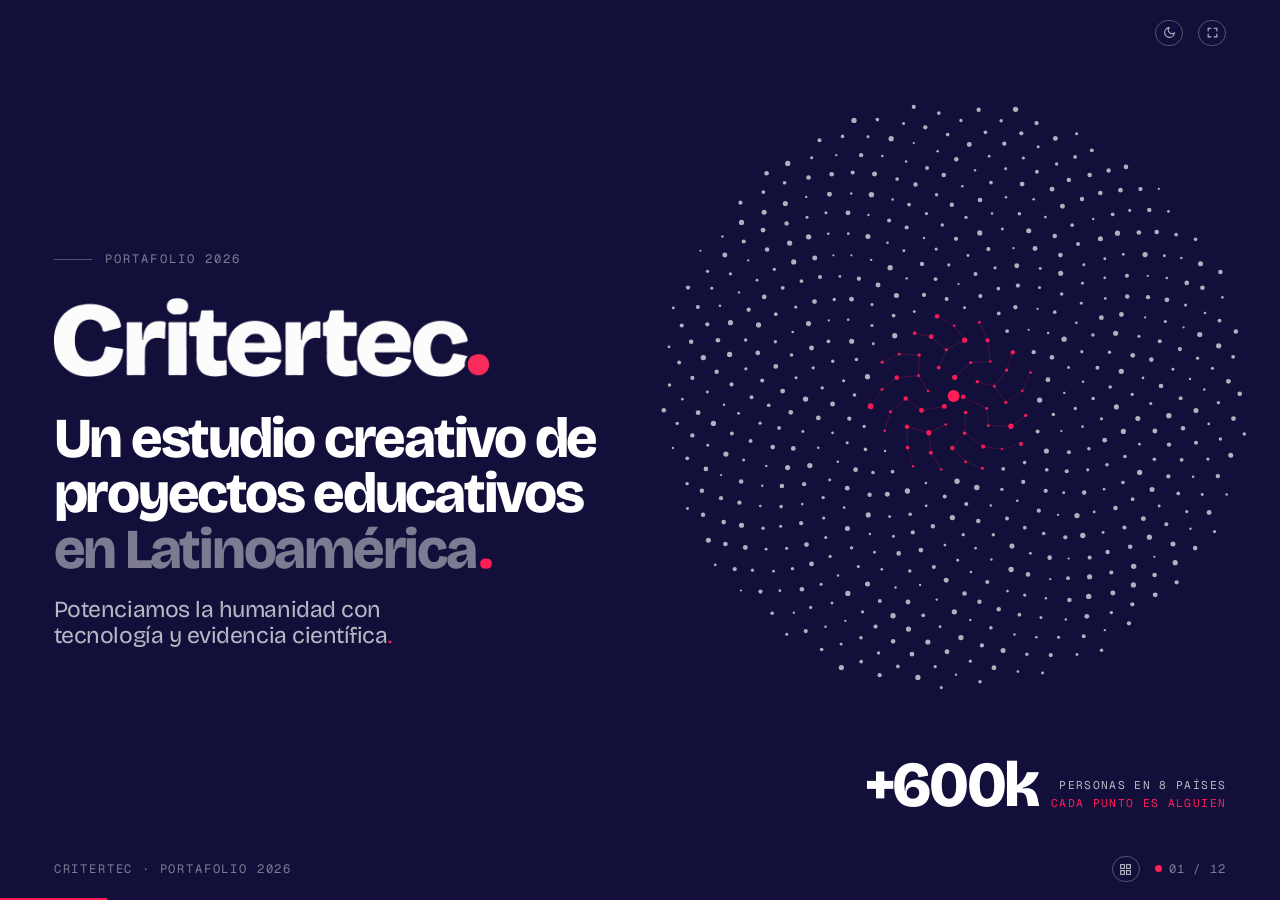
==== corto.html @ 435288a7 "Portafolio Critertec 2026 Co-Authored-By: Claude Opus 5.5 <noreply@anthropic.com>" ====
<!doctype html>
<html lang="es" data-theme="dark">
<meta charset="utf-8">
<meta name="viewport" content="width=device-width,initial-scale=1">
<title>Critertec · Portafolio 2026 · versión corta</title>
<meta name="description" content="Portafolio 2026 de Critertec Educación en doce láminas: quiénes somos, dónde trabajamos, alianzas oficiales, proyectos insignia y prensa.">

<!--
  Portafolio Critertec 2026 · versión corta.

  Doce láminas: la que se manda en frío a un cliente nuevo o se presenta en diez minutos.
  Sale del mismo contenido.js que la larga (index.html); lo único que cambia es el PLAN.

  Dos láminas existen solo aquí, porque la corta no tiene sitio para desplegarlas:
    · «insignia» — los seis proyectos marcados `insignia: true` en una sola rejilla.
    · «palmares» — premios de la compañía y reconocimientos del CEO juntos.
-->

<link rel="preconnect" href="https://fonts.googleapis.com">
<link rel="preconnect" href="https://fonts.gstatic.com" crossorigin>
<link href="https://fonts.googleapis.com/css2?family=Bricolage+Grotesque:opsz,wght@12..96,400;12..96,600;12..96,800&family=Geist+Mono:wght@400;500&family=Geist:wght@400;500;600&display=swap" rel="stylesheet">
<link rel="stylesheet" href="portafolio.css">

<div class="riel-sup">
  <img class="logo" id="logo" src="assets/logo/02-blanco-punto-coral.png" alt="Critertec">
  <span class="riel-txt" id="seccion">Portafolio</span>
  <span class="crece"></span>
  <button class="ico" id="tema" aria-label="Cambiar entre tema claro y oscuro">
    <svg width="13" height="13" viewBox="0 0 24 24" fill="none" stroke="currentColor" stroke-width="2"
         stroke-linecap="round"><path d="M21 12.8A9 9 0 1 1 11.2 3a7 7 0 0 0 9.8 9.8z"/></svg>
  </button>
  <button class="ico" id="pantalla" aria-label="Pantalla completa">
    <svg width="13" height="13" viewBox="0 0 24 24" fill="none" stroke="currentColor" stroke-width="2"
         stroke-linecap="round"><path d="M4 9V4h5M20 9V4h-5M4 15v5h5M20 15v5h-5"/></svg>
  </button>
</div>

<div id="deck"></div>

<button class="zona izq" id="atras" tabindex="-1" aria-hidden="true"></button>
<button class="zona der" id="adelante" tabindex="-1" aria-hidden="true"></button>

<div class="riel-inf">
  <span class="riel-txt">Critertec · Portafolio 2026</span>
  <span class="crece"></span>
  <button class="ico" id="indice" aria-label="Ver todas las láminas">
    <svg width="13" height="13" viewBox="0 0 24 24" fill="none" stroke="currentColor" stroke-width="2">
      <rect x="3" y="3" width="7" height="7"/><rect x="14" y="3" width="7" height="7"/>
      <rect x="3" y="14" width="7" height="7"/><rect x="14" y="14" width="7" height="7"/></svg>
  </button>
  <span class="contador" id="contador"><i></i><span>01</span></span>
</div>

<div class="avance" id="avance"></div>

<div id="general" role="dialog" aria-label="Todas las láminas" aria-modal="true">
  <h2>Todas las láminas</h2>
  <div class="rejilla" id="rejilla"></div>
</div>

<script type="module">
  // El orden vive en planes.js, no aquí: así verificar.mjs puede comprobarlo sin navegador.
  import { arranca } from './motor.js';
  import { CORTO } from './planes.js';
  arranca(CORTO);
</script>
---- portafolio.css ----
/* ============================================================
   Portafolio Critertec 2026 · hoja de estilo compartida
   La usan las dos versiones: index.html (larga) y corto.html
   (corta). Los tokens son los del Manifiesto de Marca; los
   componentes vienen del deck de la junta de septiembre de 2026,
   que es la base visual acordada.

   Orden del archivo:
     1. tokens, escenario y tipografía
     2. componentes heredados del deck de la junta
     3. componentes propios del portafolio (marcados abajo)
   ============================================================ */
:root{
  --ink:#12103A; --bone:#FBFAF7; --white:#fff;
  --coral:#FF1E56; --azul:#1E6BFF; --cian:#35D2C4; --amarillo:#FFD93D;
  color-scheme:dark;

  --fondo:var(--ink); --texto:var(--white);
  --texto-2:rgba(255,255,255,.70); --texto-3:rgba(255,255,255,.45);
  --borde:rgba(255,255,255,.16); --borde-2:rgba(255,255,255,.28);
  --dato:#5B8CFF; --off:rgba(255,255,255,.18);

  --display:'Bricolage Grotesque',system-ui,sans-serif;
  --sans:'Geist',system-ui,-apple-system,'Segoe UI',sans-serif;
  --mono:'Geist Mono',ui-monospace,'SF Mono',monospace;

  --marco:clamp(26px,4.2vw,72px);
  --ease:cubic-bezier(.16,1,.3,1);
}
:root[data-theme="light"]{
  color-scheme:light;
  --fondo:var(--bone); --texto:var(--ink);
  --texto-2:rgba(18,16,58,.64); --texto-3:rgba(18,16,58,.42);
  --borde:rgba(18,16,58,.14); --borde-2:rgba(18,16,58,.24);
  --dato:var(--azul); --off:rgba(18,16,58,.16);
}

*{box-sizing:border-box}
html,body{height:100%}
body{margin:0;background:var(--fondo);color:var(--texto);font-family:var(--sans);
  overflow:hidden;-webkit-font-smoothing:antialiased;line-height:1.5}
p{margin:0}

/* ---------- escenario ---------- */
#deck{position:fixed;inset:0;z-index:1}
/* Campo de puntos de fondo: detrás de todo, sin eventos; se funde al cambiar de lámina. */
#fondo-puntos{position:fixed;inset:0;width:100%;height:100%;z-index:0;pointer-events:none;
  transition:opacity .6s var(--ease)}
/* El latido común (lub-dub): el punto de cada titular y el del contador laten juntos. El ciclo
   es el doble del pulso de los lienzos (1,4 s), para acompañar sin distraer. */
@keyframes latido{0%,100%{transform:scale(1)}6%{transform:scale(1.55)}13%{transform:scale(1)}
  20%{transform:scale(1.3)}28%{transform:scale(1)}}
.titular .punto,.portada-tit .punto{display:inline-block;color:var(--coral);transform-origin:50% 78%;
  margin-left:.06em}
.slide.viva .titular .punto,.slide.viva .portada-tit .punto{animation:latido 2.8s var(--ease) infinite .8s}
@media (prefers-reduced-motion:reduce){.slide.viva .titular .punto,.contador i{animation:none}}
.slide{position:absolute;inset:0;overflow:hidden;
  padding:calc(var(--marco) + 38px) var(--marco) calc(var(--marco) + 32px);
  display:flex;flex-direction:column;justify-content:center;gap:clamp(13px,2.1vh,30px);
  opacity:0;visibility:hidden;pointer-events:none;
  transition:opacity .5s var(--ease),transform .6s var(--ease);transform:translateY(20px)}
.slide.viva{opacity:1;visibility:visible;pointer-events:auto;transform:none}
.slide.salio{transform:translateY(-16px)}
.slide.compacta{gap:clamp(7px,1vh,14px);padding-block:calc(var(--marco) + 13px) calc(var(--marco) + 19px)}
.slide.centro{justify-content:center;align-items:center;text-align:center}
/* La lámina del logo viejo va sobre fondo claro: el corte a oscuro es el cambio de marca. */
.slide.claro{background:var(--bone);color:var(--ink)}
.slide.claro .apagado{color:rgba(18,16,58,.38)}
.slide.claro .eyebrow{color:rgba(18,16,58,.5)}
.slide.claro .eyebrow::before{background:rgba(18,16,58,.22)}
/* En la lámina del logo viejo, el nuevo no debe asomar en el riel: arruina la revelación. */
:root[data-claro="1"] .logo{visibility:hidden}
:root[data-claro="1"] .riel-txt,:root[data-claro="1"] .contador{color:rgba(18,16,58,.45)}
:root[data-claro="1"] .ico{color:rgba(18,16,58,.6);border-color:rgba(18,16,58,.22)}
:root[data-claro="1"] .seg{border-color:rgba(18,16,58,.22)}
:root[data-claro="1"] .seg button{color:rgba(18,16,58,.64)}
:root[data-claro="1"] .seg button[aria-pressed="true"]{background:#12103A;color:#FBFAF7}

.pieza{opacity:0;transform:translateY(16px);
  transition:opacity .55s var(--ease),transform .65s var(--ease);
  transition-delay:calc(var(--d,0) * 85ms + 90ms)}
.slide.viva .pieza{opacity:1;transform:none}
/* Variante que solo anima opacidad: para piezas que ya usan transform para colocarse. */
.entra{opacity:0;transition:opacity .6s var(--ease);transition-delay:calc(var(--d,0) * 85ms + 110ms)}
.slide.viva .entra{opacity:1}
.slide .entra.oculto{opacity:0}


/* ---------- tipografía ---------- */
.eyebrow{font-family:var(--mono);font-size:clamp(.72rem,min(.95vw,1.5vh),1.15rem);letter-spacing:.17em;
  text-transform:uppercase;color:var(--texto-3);display:flex;align-items:center;gap:13px}
.eyebrow::before{content:'';width:clamp(20px,3vw,44px);height:1px;background:var(--borde-2);flex:none}
.slide.centro .eyebrow{justify-content:center}
.titular{font-family:var(--display);font-weight:800;line-height:.95;letter-spacing:-.034em;
  font-size:clamp(2rem,min(6vw,8.2vh),5.4rem);max-width:17ch;text-wrap:balance}
.titular.xl{font-size:clamp(2.3rem,min(7.6vw,10vh),7rem);max-width:14ch}
.slide.centro .titular{max-width:20ch}
.slide.compacta .titular{font-size:clamp(1.4rem,min(3.2vw,4.4vh),2.4rem);max-width:26ch}
.slide.compacta .barras{gap:clamp(5px,.9vh,12px)}
.slide.compacta .barra .fila{margin-bottom:4px}
.slide.compacta .comp > div{padding:clamp(4px,.78vh,10px) clamp(9px,1.1vw,17px)}
.slide.compacta .datos > div{padding:clamp(9px,1.35vh,18px) clamp(12px,1.3vw,22px)}
.apagado{color:var(--texto-3)}
.bajada{font-size:clamp(1rem,min(1.4vw,2.2vh),1.7rem);color:var(--texto-2);max-width:60ch;line-height:1.46}
.slide.centro .bajada{max-width:54ch}
.pie-dato{font-family:var(--mono);font-size:clamp(.72rem,min(.95vw,1.5vh),1.15rem);letter-spacing:.08em;
  color:var(--texto-3);text-transform:uppercase}
.cita{font-size:clamp(1rem,min(1.4vw,2.2vh),1.7rem);border-left:2px solid var(--coral);
  padding-left:clamp(13px,1.3vw,21px);max-width:54ch;font-style:italic}

/* ---------- logo imponente ---------- */
.logo-hero{display:block;margin:0 auto;max-width:min(62vw,820px);max-height:44vh;width:auto;height:auto}
.logo-hero.viejo{max-width:min(26vw,300px);max-height:40vh}
.tachado{position:relative;display:inline-block}


/* ---------- cambios numerados ---------- */
.cambios{display:grid;grid-auto-flow:column;grid-auto-columns:1fr;gap:1px;background:var(--borde);
  border:1px solid var(--borde)}
.cambios > div{background:var(--fondo);padding:clamp(15px,2.2vh,28px) clamp(14px,1.5vw,26px);
  display:flex;flex-direction:column;gap:9px}
.cambios .nn{font-family:var(--mono);font-size:clamp(.72rem,min(.95vw,1.5vh),1.15rem);letter-spacing:.14em;
  color:var(--coral)}
.cambios h3{font-family:var(--display);font-weight:800;letter-spacing:-.024em;margin:0;
  font-size:clamp(1rem,1.75vw,1.5rem);line-height:1.08}
.cambios p{font-size:clamp(.88rem,min(1.15vw,1.85vh),1.35rem);color:var(--texto-2)}


/* ---------- los tres diferenciales · columnas con foto ---------- */
.principios{display:grid;grid-template-columns:repeat(3,1fr);gap:1px;background:var(--borde);
  border:1px solid var(--borde);flex:1;min-height:0}
.principio{background:var(--fondo);display:flex;flex-direction:column;min-height:0;overflow:hidden}
.principio .foto{position:relative;flex:none;aspect-ratio:16/9;overflow:hidden}
.principio .foto img{width:100%;height:100%;object-fit:cover;display:block;
  filter:grayscale(.28) contrast(1.05) brightness(.95);
  transition:transform 1.4s var(--ease),filter .6s ease}
.principio:hover .foto img{transform:scale(1.05);filter:grayscale(0) brightness(1)}
.principio .foto::after{content:'';position:absolute;inset:0;pointer-events:none;
  background:linear-gradient(to top,var(--fondo) 1%,rgba(18,16,58,.3) 26%,transparent 60%)}
.principio .txt{padding:clamp(14px,2.2vh,28px) clamp(15px,1.7vw,30px) clamp(16px,2.4vh,30px);
  display:flex;flex-direction:column;align-items:center;justify-content:center;text-align:center;
  flex:1;min-height:0;gap:clamp(8px,1.2vh,15px)}
.principio .nn{font-family:var(--mono);font-size:clamp(.72rem,min(.95vw,1.5vh),1.15rem);letter-spacing:.18em;
  text-transform:uppercase;color:var(--c);display:flex;align-items:center;gap:8px}
.principio .nn::before{content:'';width:7px;height:7px;border-radius:50%;background:var(--c);flex:none}
.principio h3{font-family:var(--display);font-weight:800;letter-spacing:-.03em;margin:0;line-height:1.02;
  font-size:clamp(1.2rem,min(2.6vw,4.2vh),2.3rem)}
.principio p{font-size:clamp(.88rem,min(1.15vw,1.85vh),1.35rem);color:var(--texto-2);line-height:1.44;max-width:30ch}
.principio .marca-dato{font-family:var(--mono);font-size:clamp(.72rem,min(.95vw,1.5vh),1.15rem);letter-spacing:.12em;
  text-transform:uppercase;color:var(--c);padding-top:clamp(7px,1vh,12px);
  border-top:1px solid var(--borde);margin-top:clamp(3px,.5vh,7px)}

/* ---------- muro de aliados ---------- */
/* Tablero blanco en los dos temas: los logos van tal cual, a color. Ocho columnas y las filas
   que haga falta, repartidas en el alto disponible. */
.aliados{flex:1;min-height:0;background:#fff;border-radius:6px;display:grid;
  grid-template-columns:repeat(8,minmax(0,1fr));grid-auto-rows:minmax(0,1fr);
  gap:clamp(4px,.8vh,10px) clamp(12px,1.6vw,28px);padding:clamp(16px,2.6vh,34px) clamp(18px,2.2vw,40px)}
.aliados div{display:grid;place-items:center;min-height:0;min-width:0}
.aliados img{max-width:100%;max-height:min(100%,clamp(26px,5.4vh,60px));width:auto;height:auto;display:block}
@media (max-width:860px){.aliados{grid-template-columns:repeat(3,minmax(0,1fr));grid-auto-rows:64px}}


/* ---------- lista genérica ---------- */
.lista{display:grid;border-top:1px solid var(--borde)}
.lista .it{display:grid;grid-template-columns:minmax(120px,.8fr) 3fr auto;gap:clamp(12px,2.2vw,38px);
  align-items:baseline;padding:clamp(5px,1vh,12px) 0;border-bottom:1px solid var(--borde)}
.lista .n{font-family:var(--display);font-weight:800;letter-spacing:-.026em;font-size:clamp(1.15rem,min(2vw,3.2vh),2.2rem)}
.lista .cl{font-size:clamp(.88rem,min(1.15vw,1.85vh),1.35rem);color:var(--texto-2)}
.lista .e{font-family:var(--mono);font-size:clamp(.72rem,min(.95vw,1.5vh),1.15rem);letter-spacing:.12em;
  text-transform:uppercase;color:var(--texto-3);white-space:nowrap}
.lista .it.tenue .n{color:var(--texto-3)}
.lista .it.tenue .e{color:var(--dato)}

/* ---------- proyectos ---------- */
.proyectos{display:grid;border-top:1px solid var(--borde)}
.proy{display:grid;grid-template-columns:minmax(130px,1fr) auto minmax(90px,auto) 2.6fr;
  gap:clamp(11px,1.6vw,26px);align-items:baseline;padding:clamp(5px,.95vh,11px) 0;
  border-bottom:1px solid var(--borde)}
.proy .p{font-family:var(--display);font-weight:600;font-size:clamp(1rem,min(1.4vw,2.2vh),1.7rem)}
.proy .v{font-variant-numeric:tabular-nums;font-weight:600;text-align:right;white-space:nowrap;
  font-size:clamp(.88rem,min(1.15vw,1.85vh),1.35rem)}
.proy .d{font-size:clamp(.88rem,min(1.15vw,1.85vh),1.35rem);color:var(--texto-2)}
.chip{font-family:var(--mono);font-size:clamp(.72rem,min(.95vw,1.5vh),1.15rem);letter-spacing:.11em;text-transform:uppercase;
  padding:2px 8px;border:1px solid var(--c);color:var(--c);white-space:nowrap;border-radius:999px}

/* ---------- carrusel ---------- */
/* La fila va declarada `minmax(0,1fr)` y no `auto`. Con `auto` el alto de la fila lo fija el
   contenido, así que ajustarMosaico() medía la caja ya crecida por las teselas del render
   anterior, creía tener más alto del que hay y elegía una fila de más: el mosaico se salía
   por abajo y `overflow:hidden` la cortaba a media foto. */
.carrusel{display:grid;grid-template-columns:1fr clamp(160px,20vw,280px);
  grid-template-rows:minmax(0,1fr);gap:clamp(14px,1.8vw,28px);
  flex:1;min-height:0}
/* Mosaico de campo: filas justificadas que respetan la proporción de cada foto.
   Las fotos van de 0,55 a 1,79, así que una cuadrícula de celdas iguales recortaba las
   verticales casi por completo. Aquí cada una crece en proporción a su propio ancho y la
   fila entera se ajusta; --fila la calcula ajustarMosaico() según lo que quepa. */
.mosaico{position:relative;display:flex;flex-wrap:wrap;align-content:center;gap:3px;
  min-height:0;overflow:hidden}
.mosaico > i{display:block;overflow:hidden;
  /* ajustarMosaico() fija alto y base de cada foto; esto es solo el estado inicial. */
  height:150px;flex:0 0 calc(var(--ar,1.5) * 150px);
  opacity:0;transition:opacity .5s var(--ease);transition-delay:calc(var(--d,0) * 55ms + 120ms)}
.slide.viva .mosaico > i{opacity:1}
.mosaico img{width:100%;height:100%;object-fit:cover;display:block}
/* Relleno invisible que absorbe el sobrante de la última fila. Sin él, los pocos elementos
   que quedan al final se estiran para llenar el ancho y se recortan de más. */
.mosaico::after{content:'';flex:1e6 0 0;height:0;min-width:0}
.mosaico .pie{position:absolute;left:0;right:0;bottom:0;z-index:2;
  padding:clamp(28px,4vh,52px) clamp(14px,1.4vw,22px) clamp(11px,1.4vh,18px);
  background:linear-gradient(transparent,rgba(18,16,58,.94));color:#fff;
  font-family:var(--mono);font-size:clamp(.72rem,min(.95vw,1.5vh),1.15rem);letter-spacing:.1em;text-transform:uppercase}
.selector{display:flex;flex-direction:column;gap:2px;overflow-y:auto;min-height:0}
.selector button{background:none;border:0;border-left:2px solid transparent;color:var(--texto-3);
  font:inherit;font-size:clamp(.9rem,min(1.2vw,1.9vh),1.4rem);text-align:left;padding:clamp(5px,.9vh,9px) 11px;cursor:pointer;
  display:flex;justify-content:space-between;gap:9px;align-items:baseline}
.selector button:hover{color:var(--texto)}
.selector button[aria-pressed="true"]{color:var(--texto);border-left-color:var(--coral);
  background:color-mix(in srgb,var(--texto) 5%,transparent)}
.selector .cn{font-family:var(--mono);font-size:.68em;letter-spacing:.08em;color:var(--texto-3)}


/* ---------- las tres verticales · pantalla partida en diagonal ---------- */
.slide.diagonal{padding:0;gap:0}
.diag{position:absolute;inset:0;background:var(--ink)}
.diag-panel{position:absolute;inset:0;overflow:hidden}
/* La cuña cerrada solo enseña una franja de la pantalla, así que el motivo de la foto —que
   está centrado— caería fuera de ella. --desliz corre la foto para que el motivo aterrice
   dentro de su franja; al expandirse el panel ocupa todo y la foto vuelve a su sitio. */
.diag-panel img{position:absolute;inset:0;width:100%;height:100%;object-fit:cover;
  object-position:center 18%;transform:translateX(var(--desliz,0));transition:transform .85s var(--ease);
  filter:grayscale(.34) brightness(.8) contrast(1.04)}
.slide .diag-panel.abierto img{transform:none}
.diag-panel .tinte{position:absolute;inset:0;background:var(--c);opacity:.3;mix-blend-mode:multiply}
.diag-panel .oscuro{position:absolute;inset:0;
  background:linear-gradient(to top,rgba(18,16,58,.94) 8%,rgba(18,16,58,.55) 52%,rgba(18,16,58,.3) 100%)}
.diag-panel{cursor:pointer}
.diag-cont{position:absolute;top:50%;transform:translateY(-50%);display:flex;flex-direction:column;
  align-items:center;text-align:center;gap:clamp(8px,1.3vh,17px);z-index:3;pointer-events:none;
  transition:opacity .45s ease}
.diag-regla{height:3px;width:clamp(58px,7vw,110px);border-radius:2px}
.diag-cod{font-family:var(--mono);font-size:clamp(.72rem,min(.95vw,1.5vh),1.15rem);letter-spacing:.2em;
  text-transform:uppercase;color:rgba(255,255,255,.72)}
.marca-v{font-family:var(--display);line-height:.92;letter-spacing:-.038em;color:#fff;
  font-size:clamp(1.6rem,min(3.5vw,5.6vh),3.4rem)}
.marca-v b{font-weight:800}
.marca-v i{font-style:italic;font-weight:600;color:rgba(255,255,255,.72)}
.marca-v .punto{color:var(--c);font-weight:800}
.diag-cont p{font-size:clamp(.88rem,min(1.15vw,1.85vh),1.35rem);color:rgba(255,255,255,.8);line-height:1.42}

/* Estado expandido: la cuña ocupa la pantalla y aparece el detalle a dos columnas. */
.diag-panel{transition:clip-path .85s var(--ease),opacity .5s ease}
.slide .diag-panel.abierto{clip-path:polygon(0 0,100% 0,100% 100%,0 100%)!important;cursor:default}
.slide .diag-panel.cerrado{opacity:0;pointer-events:none}
.diag-cont.oculto{opacity:0}
.diag-detalle{position:absolute;inset:0;z-index:6;display:grid;
  grid-template-columns:.9fr 1.1fr;align-items:center;gap:clamp(28px,5vw,88px);
  padding:calc(var(--marco) + 34px) var(--marco) calc(var(--marco) + 30px);
  opacity:0;pointer-events:none;transition:opacity .5s ease .28s;cursor:pointer}
.diag-detalle.on{opacity:1;pointer-events:auto}
.diag-detalle .izq{display:flex;flex-direction:column;gap:clamp(13px,2.1vh,26px)}
.diag-detalle .diag-cod{font-size:clamp(.8rem,min(1.1vw,1.75vh),1.3rem);letter-spacing:.2em}
.diag-detalle .diag-regla{height:5px;width:clamp(90px,11vw,180px)}
.diag-detalle .marca-v{font-size:clamp(2.5rem,min(6.2vw,9.6vh),6rem)}
.diag-detalle .der{display:flex;flex-direction:column;gap:clamp(12px,1.9vh,24px)}
.diag-detalle .der p{font-size:clamp(1.05rem,min(1.85vw,3vh),1.8rem);color:#fff;line-height:1.38;max-width:34ch}
.diag-detalle ul{margin:0;padding:0;list-style:none;display:grid;gap:clamp(6px,.95vh,12px)}
.diag-detalle li{font-size:clamp(.95rem,min(1.35vw,2.2vh),1.35rem);color:rgba(255,255,255,.84);
  padding-left:clamp(22px,1.8vw,32px);position:relative}
.diag-detalle li::before{content:'';position:absolute;left:0;top:.5em;
  width:clamp(9px,.8vw,13px);height:clamp(9px,.8vw,13px);border-radius:50%;background:var(--c)}
.diag-cerrar{font-family:var(--mono);font-size:clamp(.72rem,min(.95vw,1.5vh),1.15rem);letter-spacing:.18em;
  text-transform:uppercase;color:rgba(255,255,255,.55)}

/* ---------- portada: el punto hecho de puntos ----------
   El lienzo ocupa la lámina entera; el texto va encima, a la izquierda, y la cifra abajo a la
   derecha, bajo el gran punto. */
.slide.portada{padding:0;gap:0;justify-content:center}
.puntos{position:absolute;inset:0;width:100%;height:100%;display:block}
.portada-cont{position:relative;padding:0 var(--marco);max-width:min(58%,980px);
  display:flex;flex-direction:column;gap:clamp(12px,2.2vh,28px)}
.portada-logo{width:clamp(220px,34vw,620px);height:auto;display:block;
  margin:clamp(4px,1vh,12px) 0 clamp(6px,1.6vh,20px)}
.portada-tit{margin:0;font-family:var(--display);font-weight:800;letter-spacing:-.04em;
  line-height:.98;font-size:clamp(1.9rem,min(4.4vw,7vh),5rem);text-wrap:balance}
.portada-tit .apagado{color:var(--texto-3)}
/* Sin negrilla: a este tamaño el peso alto la vuelve un bloque y deja de leerse como frase. */
.portada-frase{font-family:var(--display);font-weight:400;letter-spacing:-.02em;line-height:1.15;
  font-size:clamp(1.05rem,min(1.8vw,2.9vh),2rem);max-width:32ch;color:var(--texto-2);text-wrap:balance}
.portada-frase .punto{color:var(--coral)}
.portada-cifra{position:absolute;right:var(--marco);bottom:calc(var(--marco) + 34px);
  display:flex;align-items:flex-end;gap:14px;text-align:right}
.portada-cifra b{font-family:var(--display);font-weight:800;letter-spacing:-.045em;line-height:.85;
  font-size:clamp(2.2rem,min(5vw,8vh),5.6rem)}
.portada-cifra span{font-family:var(--mono);font-size:clamp(.68rem,min(.88vw,1.4vh),1rem);
  letter-spacing:.12em;text-transform:uppercase;color:var(--texto-2);line-height:1.6}
.portada-cifra i{font-style:normal;color:var(--coral)}
/* En la portada el logo grande hace de firma: el del riel y su rótulo sobran. */
body[data-portada] #logo,body[data-portada] #seccion{opacity:0}
@media (max-width:860px){.portada-cont{max-width:none}.portada-cifra{left:var(--marco);text-align:left}}


/* ---------- proyectos agrupados por vertical ---------- */
.slide.proyv{gap:clamp(8px,1.5vh,22px)}
/* El titular en dos líneas, no tres: la tercera se la quita a las tarjetas. */
.slide.proyv .titular{max-width:40ch}
.grilla-v{flex:1;min-height:0;display:grid;grid-template-rows:minmax(0,1fr);grid-template-columns:repeat(3,1fr);
  gap:clamp(10px,1.3vw,28px)}
.gv{display:flex;flex-direction:column;gap:clamp(5px,.9vh,13px);min-height:0}
.gv-cab{display:flex;flex-direction:column;gap:2px;
  border-top:2px solid var(--c);padding-top:clamp(5px,.9vh,12px)}
.gv-tot{font-family:var(--mono);font-size:clamp(.72rem,min(.95vw,1.5vh),1.15rem);
  letter-spacing:.1em;color:var(--texto-3)}
/* Cada tarjeta se reparte el alto de su columna: la vertical con un solo proyecto
   se lo lleva entero, que es justo lo que pasa con la facturación. */
.gv-lista{flex:1;min-height:0;display:flex;flex-direction:column;gap:clamp(4px,.75vh,11px)}
/* Nombre y valor en la misma línea, y el contenido anclado arriba: así la primera línea de
   cada tarjeta cae a la misma altura en las tres columnas, aunque las cajas midan distinto
   porque cada vertical tiene otro número de proyectos. */
.pcard{flex:1;min-height:0;font-family:inherit;color:inherit;text-align:left;cursor:pointer;
  background:color-mix(in srgb,var(--c) 9%,transparent);
  border:1px solid color-mix(in srgb,var(--c) 28%,transparent);
  border-left:3px solid var(--c);
  display:grid;grid-template-columns:minmax(0,1fr) auto;
  align-content:start;align-items:baseline;
  column-gap:clamp(10px,1.1vw,22px);row-gap:clamp(1px,.3vh,5px);
  padding:clamp(8px,1.3vh,17px) clamp(10px,1.1vw,21px);
  transition:background .35s var(--ease),transform .35s var(--ease)}
.pcard .pn{grid-column:1}
.pcard .pv{grid-column:2;text-align:right;white-space:nowrap}
.pcard .pl{grid-column:1/-1}
.pcard:hover{background:color-mix(in srgb,var(--c) 19%,transparent);transform:translateX(4px)}
.pcard .pn{font-family:var(--display);font-weight:600;letter-spacing:-.02em;line-height:1.1;
  font-size:clamp(.95rem,min(1.35vw,2.2vh),1.65rem)}
.pcard .pv{font-family:var(--display);font-weight:800;color:var(--c);
  font-variant-numeric:tabular-nums;letter-spacing:-.03em;
  font-size:clamp(1rem,min(1.6vw,2.6vh),2rem)}
.pcard .pl{font-family:var(--mono);font-size:clamp(.72rem,min(.95vw,1.5vh),1.15rem);
  letter-spacing:.08em;color:var(--texto-3)}

/* El mosaico de campo se lleva la pantalla al tocar un proyecto. */
.pmosaico{position:absolute;inset:0;z-index:7;background:var(--fondo);
  opacity:0;visibility:hidden;pointer-events:none;transform:scale(1.015);
  transition:opacity .5s var(--ease),transform .6s var(--ease),visibility .5s}
.pmosaico.on{opacity:1;visibility:visible;pointer-events:auto;transform:none}
.pm-fondo{position:absolute;inset:0;display:grid;
  grid-template-columns:repeat(var(--cols,3),1fr);grid-auto-rows:1fr;gap:2px;background:var(--ink)}
.pm-fondo i{display:block;overflow:hidden}
.pm-fondo img{width:100%;height:100%;object-fit:cover;display:block;
  filter:grayscale(.28) brightness(.86) contrast(1.05)}
.pm-velo{position:absolute;inset:0;background:
  linear-gradient(to right,rgba(18,16,58,.96) 0%,rgba(18,16,58,.82) 36%,rgba(18,16,58,.3) 100%),
  linear-gradient(to top,rgba(18,16,58,.72) 0%,rgba(18,16,58,.2) 62%)}
.pm-txt{position:relative;height:100%;display:flex;flex-direction:column;justify-content:center;
  gap:clamp(6px,1.1vh,17px);max-width:48ch;
  padding:calc(var(--marco) + 38px) var(--marco) calc(var(--marco) + 26px)}
.pm-txt h3{font-family:var(--display);font-weight:800;letter-spacing:-.035em;line-height:.96;
  margin:0;font-size:clamp(1.7rem,min(4.6vw,7vh),4.2rem);color:#fff}
.pm-v{font-family:var(--display);font-weight:800;color:var(--c);letter-spacing:-.035em;
  font-variant-numeric:tabular-nums;font-size:clamp(1.3rem,min(3vw,4.8vh),2.9rem)}
.pm-txt p{font-size:clamp(1rem,min(1.4vw,2.2vh),1.7rem);color:rgba(255,255,255,.78);line-height:1.45}
.pmosaico .chip{align-self:flex-start}


/* ---------- pósters de producto · pantalla partida en tres ---------- */
.slide.posters{padding:0;gap:0;justify-content:stretch}
.posters-grid{display:grid;grid-template-columns:repeat(3,1fr);grid-template-rows:1fr;gap:1px;
  background:var(--borde);position:absolute;inset:0}
.poster{position:relative;overflow:hidden;min-height:0;display:flex;flex-direction:column;justify-content:flex-end;
  padding:clamp(12px,1.9vh,26px) clamp(13px,1.35vw,24px) clamp(44px,6.2vh,62px)}
.poster img{position:absolute;inset:0;width:100%;height:100%;object-fit:cover;
  filter:grayscale(.42) contrast(1.06) brightness(.82);transform:scale(1.05);
  transition:transform 1.4s var(--ease),filter .6s ease}
.poster:hover img{transform:scale(1);filter:grayscale(0) brightness(.95)}
.poster .velo{position:absolute;inset:0;background:linear-gradient(to top,
  rgba(18,16,58,.97) 6%,rgba(18,16,58,.86) 34%,rgba(18,16,58,.58) 66%,rgba(18,16,58,.4) 100%)}
.poster .cont{position:relative;display:flex;flex-direction:column;gap:clamp(4px,.68vh,9px)}
.poster .cat{font-family:var(--mono);font-size:clamp(.72rem,min(.95vw,1.5vh),1.15rem);letter-spacing:.2em;
  text-transform:uppercase;color:var(--c);display:flex;align-items:center;gap:8px}
.poster .cat::before{content:'';width:7px;height:7px;border-radius:50%;background:var(--c);flex:none}
.poster h3{font-family:var(--display);font-weight:800;letter-spacing:-.04em;line-height:.9;margin:0;
  font-size:clamp(1.4rem,min(3.1vw,4.9vh),3.5rem);color:#fff;text-transform:uppercase;
  overflow-wrap:anywhere}
.poster .claim{font-family:var(--display);font-weight:600;color:var(--c);
  font-size:clamp(1rem,min(1.65vw,2.65vh),1.95rem);letter-spacing:-.015em}
.poster .meta{font-size:clamp(.88rem,min(1.15vw,1.85vh),1.35rem);color:rgba(255,255,255,.72);line-height:1.38}
.poster .ficha{display:flex;gap:clamp(10px,1.2vw,20px);flex-wrap:wrap;padding-top:clamp(5px,.75vh,9px);
  border-top:1px solid rgba(255,255,255,.2);margin-top:clamp(2px,.35vh,5px)}
.poster .ficha div{display:flex;flex-direction:column;gap:2px}
.poster .ficha .k{font-family:var(--mono);font-size:clamp(.72rem,min(.95vw,1.5vh),1.15rem);letter-spacing:.14em;
  text-transform:uppercase;color:rgba(255,255,255,.5)}
.poster .ficha .v{font-family:var(--display);font-weight:700;color:#fff;font-variant-numeric:tabular-nums;
  font-size:clamp(1rem,min(1.4vw,2.2vh),1.7rem)}
.posters-eyebrow{position:absolute;top:calc(var(--marco) + 18px);left:var(--marco);z-index:5}
.posters-eyebrow .eyebrow{color:rgba(255,255,255,.62)}
.posters-eyebrow .eyebrow::before{background:rgba(255,255,255,.3)}


/* ---------- rieles ---------- */
.riel-sup,.riel-inf{position:fixed;left:var(--marco);right:var(--marco);display:flex;
  align-items:center;gap:15px;z-index:20;pointer-events:none}
.riel-sup{top:clamp(15px,2.2vh,28px)} .riel-inf{bottom:clamp(13px,2vh,24px)}
/* En ventanas bajas —un portátil sin pantalla completa— el marco se come el alto que
   necesitan las láminas densas. Se aprieta todo para que el contenido siga cabiendo. */
@media (max-height:780px){
  :root{--marco:clamp(18px,3vw,38px)}
  .slide{padding-block:calc(var(--marco) + 26px) calc(var(--marco) + 22px);
    gap:clamp(8px,1.5vh,18px)}
  .slide.compacta{padding-block:calc(var(--marco) + 24px) calc(var(--marco) + 19px)}
  .riel-sup{top:10px} .riel-inf{bottom:9px}
}
.riel-sup > *,.riel-inf > *{pointer-events:auto}
.logo{height:clamp(12px,1.4vw,17px);width:auto;display:block}
.riel-txt{font-family:var(--mono);font-size:clamp(.72rem,min(.95vw,1.5vh),1.15rem);letter-spacing:.15em;
  text-transform:uppercase;color:var(--texto-3)}
.crece{flex:1}
.seg{display:inline-flex;border:1px solid var(--borde-2);border-radius:999px;overflow:hidden}
.seg button{background:none;border:0;font-family:var(--mono);font-size:clamp(.72rem,min(.95vw,1.5vh),1.15rem);
  letter-spacing:.11em;text-transform:uppercase;padding:5px 11px;color:var(--texto-2);cursor:pointer}
.seg button[aria-pressed="true"]{background:var(--texto);color:var(--fondo);font-weight:500}
.ico{background:none;border:1px solid var(--borde-2);border-radius:999px;width:28px;height:26px;
  cursor:pointer;color:var(--texto-2);display:grid;place-items:center;padding:0}
.ico:hover{color:var(--texto);border-color:var(--texto-3)}
.contador{font-family:var(--mono);font-size:clamp(.72rem,min(.95vw,1.5vh),1.15rem);letter-spacing:.1em;color:var(--texto-3);
  display:flex;align-items:center;gap:7px}
.contador i{width:7px;height:7px;border-radius:50%;background:var(--coral);display:block;animation:latido 2.8s var(--ease) infinite}
.avance{position:fixed;left:0;right:0;bottom:0;height:2px;background:var(--coral);width:0;
  transition:width .5s var(--ease);z-index:30}
.zona{position:fixed;top:0;bottom:0;width:13%;z-index:10;cursor:pointer;border:0;background:none}
.zona.izq{left:0} .zona.der{right:0}

/* ---------- vista general ---------- */
#general{position:fixed;inset:0;background:color-mix(in srgb,var(--fondo) 97%,transparent);
  z-index:80;padding:clamp(22px,3.6vh,56px);overflow-y:auto;display:none}
#general.abierta{display:block}
#general h2{font-family:var(--display);font-weight:800;font-size:1.4rem;margin:0 0 20px;letter-spacing:-.02em}
.rejilla{display:grid;grid-template-columns:repeat(auto-fill,minmax(195px,1fr));gap:10px}
.rejilla button{text-align:left;background:none;border:1px solid var(--borde);color:var(--texto);
  padding:12px 14px;cursor:pointer;font:inherit;display:flex;flex-direction:column;gap:6px;min-height:80px}
.rejilla button:hover{border-color:var(--texto-3)}
.rejilla button[aria-current="true"]{border-color:var(--coral)}
.rejilla .nn{font-family:var(--mono);font-size:.6rem;letter-spacing:.11em;color:var(--texto-3)}
.rejilla .tt{font-family:var(--display);font-weight:600;font-size:.9rem;line-height:1.18;letter-spacing:-.01em}

@media (max-width:860px){
  body{overflow:auto}
  .slide{position:relative;min-height:100svh;overflow:visible}
  .datos,.cambios,.verticales,.base3,.org-top,.org-areas,.rocas{grid-auto-flow:row}
  .comp,.detalle,.carrusel{grid-template-columns:1fr}
  .lista .it,.proy{grid-template-columns:1fr;gap:3px}
  .zona{display:none}
}
@media (prefers-reduced-motion:reduce){
  *{transition-duration:.01ms!important;transition-delay:0ms!important}
  .slide.foto img.fondo{transform:none}
}
:focus-visible{outline:2px solid var(--coral);outline-offset:3px}
/* Las zonas de clic ocupan toda la altura: un anillo de foco sobre ellas se ve como una
   línea coral vertical en medio de la lámina. No llevan foco visible. */
.zona:focus,.zona:focus-visible{outline:none}
/* En las láminas con botones o tarjetas hasta el borde, las zonas de clic se quedan en el
   margen: siguen pasando de lámina sin tapar los controles. */
body[data-controles] .zona{width:calc(var(--marco) - 6px)}
/* Las cuñas diagonales ocupan la pantalla entera y se recortan con clip-path: un anillo
   sobre ellas traza el rectángulo completo, no la cuña. El foco se marca en el bloque de texto. */
.diag-panel:focus-visible{outline:none}
.diag-panel:focus-visible .diag-cont{outline:2px solid var(--coral);outline-offset:10px}


/* ---------- añadidos propios del portafolio ---------- */

/* Encaje: dos columnas de lista sobre la retícula de .cambios. */
.cambios ul{margin:0;padding:0;list-style:none;display:grid;gap:clamp(5px,.9vh,11px)}
.cambios li{font-size:clamp(.88rem,min(1.15vw,1.85vh),1.35rem);color:var(--texto-2);
  line-height:1.4;padding-left:clamp(17px,1.5vw,25px);position:relative}
.cambios li::before{content:'';position:absolute;left:0;top:.52em;
  width:clamp(7px,.65vw,10px);height:clamp(7px,.65vw,10px);border-radius:50%;
  background:var(--c,var(--coral))}
.cambios .nn{color:var(--c,var(--coral))}



/* ════════════════════════════════════════════════════════════
   3 · COMPONENTES PROPIOS DEL PORTAFOLIO
   Todo lo de aquí abajo es nuevo respecto al deck de la junta.
   ════════════════════════════════════════════════════════════ */

/* ---------- enlaces de referencia ----------
   Cada afirmación externa —premio, prensa, alianza— cuelga de un enlace. Se marcan con
   flecha para que se lean como salida del documento, y abren en pestaña nueva. */
.enlace{font-family:var(--mono);font-size:clamp(.72rem,min(.95vw,1.5vh),1.1rem);
  letter-spacing:.09em;color:var(--dato);text-decoration:none;
  display:inline-flex;align-items:baseline;gap:7px;
  border-bottom:1px solid color-mix(in srgb,var(--dato) 34%,transparent);
  padding-bottom:1px;transition:border-color .25s,color .25s;max-width:100%}
.enlace span{overflow:hidden;text-overflow:ellipsis;white-space:nowrap}
.enlace::after{content:'\2197';flex:none;font-size:.92em}
.enlace:hover{color:var(--texto);border-bottom-color:var(--texto)}
/* Sobre foto oscura el azul del token pierde contraste: allí el enlace va en blanco. */
.sobre-foto .enlace{color:rgba(255,255,255,.88);
  border-bottom-color:rgba(255,255,255,.35)}
.sobre-foto .enlace:hover{color:#fff;border-bottom-color:#fff}

/* Marca de dato sin soporte documental. Existe para que nadie presente como cerrado algo
   que todavía no lo está: si se ve en pantalla, es que falta el enlace. */
/* `flex` de bloque, no `inline-flex`. Siendo inline, el alto intrínseco de la nota se
   calculaba sobre el texto sin envolver —una línea— así que la tarjeta que la contiene se
   dimensionaba corta y el texto, ya envuelto en dos líneas, se salía por abajo y pisaba la
   tarjeta siguiente. El punto se alinea a la primera línea, no al centro del bloque. */
.pendiente{font-family:var(--mono);font-size:clamp(.68rem,min(.88vw,1.4vh),1rem);
  letter-spacing:.13em;text-transform:uppercase;color:var(--amarillo);line-height:1.4;
  display:flex;align-items:flex-start;gap:7px;width:100%}
.pendiente::before{content:'';width:6px;height:6px;border-radius:50%;
  background:var(--amarillo);flex:none;margin-top:.45em}


/* ---------- indicadores ----------
   Cuatro cifras grandes separadas por filetes de 1px, al modo de los KPI del deck de la
   junta. La unidad va debajo del número, no al lado: a este cuerpo compiten por el ojo. */
.indicadores{display:grid;grid-auto-flow:column;grid-auto-columns:1fr;gap:1px;
  background:var(--borde);border:1px solid var(--borde)}
.indicadores > div{background:var(--fondo);
  padding:clamp(16px,2.8vh,38px) clamp(14px,1.6vw,28px);
  display:flex;flex-direction:column;gap:clamp(3px,.6vh,8px)}
.indicadores .n{font-family:var(--display);font-weight:800;letter-spacing:-.045em;
  line-height:.88;font-variant-numeric:tabular-nums;color:var(--coral);
  font-size:clamp(2.1rem,min(5.4vw,8vh),4.8rem)}
.indicadores .u{font-family:var(--display);font-weight:600;letter-spacing:-.02em;
  font-size:clamp(1rem,min(1.6vw,2.6vh),1.8rem);line-height:1.05}
.indicadores .d{font-size:clamp(.82rem,min(1.05vw,1.7vh),1.2rem);color:var(--texto-3);
  line-height:1.35;padding-top:clamp(4px,.7vh,9px);border-top:1px solid var(--borde);
  margin-top:clamp(4px,.7vh,9px)}


/* ---------- mapa de países ----------
   A pantalla completa: el lienzo de puntos ocupa la lámina y el título va encima, arriba a la
   izquierda, sobre el mar; la animación dibuja el croquis a la derecha. */
.slide.mapa-full{justify-content:space-between}
.mapa-lienzo{position:absolute;inset:0;width:100%;height:100%;display:block}
.mapa-cab,.slide.mapa-full .pie-dato{position:relative;max-width:min(38%,560px)}
@media (max-width:860px){.mapa-cab,.slide.mapa-full .pie-dato{max-width:none}}
/* Línea del tiempo: el año que corre en grande y, debajo, los años con llegada como hitos en
   fila; los nombres de los países ya están en el mapa. Se marcan al ritmo del mapa. */
.mapa-tiempo{margin-top:clamp(14px,3vh,40px);display:flex;flex-direction:column;gap:clamp(8px,1.6vh,20px)}
.mapa-anio{font-family:var(--display);font-weight:800;letter-spacing:-.05em;line-height:.85;
  font-size:clamp(3rem,min(8vw,13vh),9rem);color:var(--coral);font-variant-numeric:tabular-nums}
.mapa-hitos{list-style:none;margin:0;padding:0;display:flex;gap:clamp(14px,1.8vw,30px);
  border-top:1px solid var(--borde);padding-top:14px}
.mapa-hitos li{display:flex;align-items:baseline;gap:10px;position:relative;color:var(--texto-3);
  font-family:var(--mono);font-size:clamp(.66rem,min(.84vw,1.35vh),.95rem);letter-spacing:.08em;
  transition:color .4s var(--ease)}
.mapa-hitos li:not(.hito){display:none}
.mapa-hitos li i{position:absolute;left:0;top:-18.5px;width:8px;height:8px;border-radius:50%;
  background:var(--fondo);box-shadow:inset 0 0 0 1.5px var(--borde-2);transition:background .4s,box-shadow .4s}
.mapa-hitos li small{font-family:var(--display);font-weight:600;font-size:1.25em;letter-spacing:-.01em;
  color:inherit}
.mapa-hitos li.on{color:var(--texto)}
.mapa-hitos li.on span{color:var(--coral)}
.mapa-hitos li.on i{background:var(--coral);box-shadow:none}


/* ---------- sellos oficiales ----------
   La insignia que emite cada programa va tal cual: son piezas de marca de un tercero, así
   que nada de recolorear, invertir ni recortar. Las dos vienen pensadas para fondo claro
   —la de Canva es una placa blanca, la de Microsoft un escudo morado— y se sostienen
   igual sobre el fondo oscuro del deck, así que no llevan plaquita detrás. El tinte de la
   tarjeta es el color de la marca aliada. */
.sellos{display:grid;grid-template-columns:repeat(2,1fr);gap:clamp(12px,1.6vw,30px);
  flex:none;align-content:center}
.sello{display:flex;flex-direction:column;gap:clamp(9px,1.5vh,20px);min-height:0;
  border:1px solid color-mix(in srgb,var(--c) 42%,transparent);
  background:color-mix(in srgb,var(--c) 10%,transparent);
  padding:clamp(16px,2.6vh,36px) clamp(16px,1.9vw,34px)}
.sello .insignia{display:flex;align-items:center;gap:clamp(13px,1.6vw,28px);
  padding-bottom:clamp(9px,1.4vh,18px);
  border-bottom:1px solid color-mix(in srgb,var(--c) 32%,transparent)}
/* La insignia es lo que la lámina viene a enseñar, así que va grande: por debajo de unos
   cien píxeles su propia tipografía —«Global Training Partner», «for Education Partner»—
   deja de leerse y el sello se convierte en un adorno. El renglón de rango que había aquí
   se quitó: decía exactamente lo que ya dice la insignia. */
.sello .placa{width:clamp(96px,11vw,152px);height:auto;flex:none;display:block}
.sello .quien{display:flex;flex-direction:column;gap:clamp(4px,.7vh,10px);min-width:0}
.sello h3{font-family:var(--display);font-weight:800;letter-spacing:-.032em;line-height:1.02;
  margin:0;font-size:clamp(1.15rem,min(2.2vw,3.5vh),2rem);text-wrap:balance}
/* En gris y no en el color de la marca: aclarar un morado oscuro para que se lea sobre el
   fondo del deck da un tono sucio, y además este renglón es información secundaria en todas
   las demás láminas. */
.sello .region{font-family:var(--mono);font-size:clamp(.7rem,min(.9vw,1.45vh),1.05rem);
  letter-spacing:.12em;text-transform:uppercase;color:var(--texto-3)}
.sello p{font-size:clamp(.88rem,min(1.15vw,1.85vh),1.35rem);color:var(--texto-2);
  line-height:1.44;max-width:40ch}
.sello .pie{margin-top:auto;padding-top:clamp(8px,1.3vh,16px);
  display:flex;flex-direction:column;gap:7px;align-items:flex-start}


/* ---------- premios y reconocimientos ----------
   Retícula de tarjetas: el año en grande hace de ancla y el otorgante manda sobre el
   nombre del premio, porque es lo que da peso a la afirmación. */
/* `flex:none` —ni crece ni encoge— para que la rejilla mida exactamente lo que mide su
   contenido. Con cualquier valor encogible la lámina le imponía un alto y el navegador
   repartía ese alto entre las filas a partes iguales; las tarjetas con una línea de más se
   salían por abajo y pisaban la fila siguiente. Aquí cada fila mide lo que pide su tarjeta
   más alta, y la lámina centra el bloque entero. */
/* La pista mínima es angosta a propósito: con una más ancha caben tres columnas y los cuatro
   premios de la versión larga se parten en dos filas —tres arriba y uno suelto abajo—, y el
   bloque entero deja de caber en la lámina. Así entran cuatro por fila. */
.premios{display:grid;gap:clamp(10px,1.3vw,24px);flex:none;
  grid-template-columns:repeat(auto-fit,minmax(clamp(190px,20vw,300px),1fr))}
/* Sin `overflow:hidden` a propósito. Recortar parecía prudente, pero esconde el fallo dos
   veces: no se ve en pantalla que falta texto, y revisar.mjs deja de poder detectarlo porque
   no mira dentro de las cajas que recortan. Si alguna vez una tarjeta no cabe, que se note. */
.premio{display:flex;flex-direction:column;gap:clamp(6px,1vh,13px);min-height:0;
  border:1px solid var(--borde);border-top:3px solid var(--c,var(--coral));
  padding:clamp(13px,2.1vh,28px) clamp(13px,1.5vw,26px);
  transition:background .35s var(--ease)}
.premio:hover{background:color-mix(in srgb,var(--texto) 4%,transparent)}
.premio .anio{font-family:var(--display);font-weight:800;letter-spacing:-.04em;line-height:.88;
  font-variant-numeric:tabular-nums;color:var(--c,var(--coral));
  font-size:clamp(1.6rem,min(3.4vw,5.2vh),3rem)}
.premio h3{font-family:var(--display);font-weight:700;letter-spacing:-.026em;line-height:1.04;
  margin:0;font-size:clamp(1.05rem,min(1.85vw,3vh),1.85rem)}
.premio .otorga{font-family:var(--mono);font-size:clamp(.7rem,min(.9vw,1.45vh),1.05rem);
  letter-spacing:.11em;text-transform:uppercase;color:var(--texto-3);line-height:1.4}
.premio .cat{font-size:clamp(.82rem,min(1.05vw,1.7vh),1.2rem);color:var(--texto-2);
  line-height:1.4}
.premio p{font-size:clamp(.85rem,min(1.1vw,1.78vh),1.28rem);color:var(--texto-2);line-height:1.44}
.premio .pie{margin-top:auto;padding-top:clamp(7px,1.1vh,14px);
  border-top:1px solid var(--borde);display:flex;flex-direction:column;gap:6px;
  align-items:flex-start}
/* Premio con logo: la placa lleva el logo oficial sobre el fondo con el que lo publica quien
   lo otorga, fijo en los dos temas porque varios logos solo existen en blanco. Los recortes
   de banner (.recorte) van a sangre sobre su mismo color de fondo; los logos limpios llevan
   aire alrededor. El logo va en absoluto para que la proporción de la placa no dependa de la
   del archivo: así las cuatro tarjetas alinean el año a la misma altura. */
.premio.con-logo .placa{position:relative;aspect-ratio:16/9;background:var(--p);
  margin-bottom:clamp(4px,.8vh,10px)}
.premio.con-logo .placa img{position:absolute;inset:clamp(12px,1.6vw,26px);
  width:calc(100% - 2 * clamp(12px,1.6vw,26px));height:calc(100% - 2 * clamp(12px,1.6vw,26px));
  object-fit:contain;display:block}
.premio.con-logo .placa.recorte img{inset:0;width:100%;height:100%}
.premio .premiado{font-size:clamp(.9rem,min(1.2vw,1.9vh),1.35rem);color:var(--texto-2);
  line-height:1.3}
.premio .premiado::before{content:'Premió · ';font-family:var(--mono);font-size:.72em;
  letter-spacing:.11em;text-transform:uppercase;color:var(--texto-3)}


/* ---------- retrato del CEO con sus reconocimientos ---------- */
/* Retrato, ficha y reconocimientos en tres columnas. El retrato va entero, sin recortar la
   cara: se ajusta al alto disponible y su ancho sale de la proporción de la foto. */
.ceo-caja{flex:1;min-height:0;display:grid;
  grid-template-columns:auto minmax(0,.8fr) minmax(0,1.2fr);grid-template-rows:minmax(0,1fr);
  gap:clamp(20px,3vw,54px);align-items:center}
.ceo-retrato{height:min(100%,62vh);aspect-ratio:3/4;overflow:hidden;border-bottom:3px solid var(--coral)}
.ceo-retrato img{width:100%;height:100%;object-fit:cover;object-position:center 30%;display:block}
.ceo-ficha{display:flex;flex-direction:column;gap:clamp(8px,1.4vh,18px);min-width:0}
.ceo-ficha .n{font-family:var(--display);font-weight:800;letter-spacing:-.036em;line-height:.96;
  font-size:clamp(1.7rem,min(3.8vw,6vh),3.4rem)}
.ceo-ficha .cargo{font-family:var(--mono);font-size:clamp(.72rem,min(.95vw,1.5vh),1.1rem);
  letter-spacing:.14em;text-transform:uppercase;color:var(--coral)}
.ceo-ficha p{font-size:clamp(.88rem,min(1.15vw,1.85vh),1.35rem);color:var(--texto-2);
  line-height:1.46;max-width:36ch}
.recos{display:grid;border-top:1px solid var(--borde);align-content:center;min-width:0}
.reco{display:grid;grid-template-columns:auto minmax(0,1fr);gap:clamp(13px,1.8vw,34px);
  padding:clamp(8px,1.4vh,18px) 0;border-bottom:1px solid var(--borde);align-items:baseline}
.reco .anio{font-family:var(--mono);font-size:clamp(.78rem,min(1vw,1.6vh),1.15rem);
  letter-spacing:.1em;color:var(--coral);font-variant-numeric:tabular-nums}
.reco .cuerpo{display:flex;flex-direction:column;gap:5px;min-width:0}
/* El enlace largo puede partirse: si no, ensancha la fila y se sale del marco. */
.reco .enlace{white-space:normal;max-width:100%}
.reco h3{font-family:var(--display);font-weight:700;letter-spacing:-.024em;line-height:1.06;
  margin:0;font-size:clamp(1rem,min(1.65vw,2.7vh),1.7rem)}
.reco .otorga{font-family:var(--mono);font-size:clamp(.7rem,min(.9vw,1.45vh),1.05rem);
  letter-spacing:.11em;text-transform:uppercase;color:var(--texto-3)}
.reco p{font-size:clamp(.82rem,min(1.05vw,1.7vh),1.2rem);color:var(--texto-2);line-height:1.42;
  max-width:62ch}


/* ---------- ficha de proyecto ----------
   Media lámina de foto a sangre y media de texto. El propósito, el cómo y el impacto van
   etiquetados como en el portafolio anterior: es la estructura que ya reconocen los
   clientes que lo han recibido. */
.slide.ficha{padding:0;gap:0}
.ficha-caja{position:absolute;inset:0;display:grid;grid-template-columns:1.05fr 1fr}
.ficha-foto{position:relative;overflow:hidden;background:var(--ink)}
/* Velo: funde el carrusel con el texto a la derecha y oscurece arriba y abajo, donde pasan
   el logo y el pie del riel fijo, para que se lean sobre las fotos en movimiento. */
.ficha-foto .velo{position:absolute;inset:0;pointer-events:none;
  background:linear-gradient(to bottom,rgba(18,16,58,.78),transparent 16%,transparent 84%,rgba(18,16,58,.78)),
    linear-gradient(to right,rgba(18,16,58,.28),rgba(18,16,58,.05) 45%,var(--fondo) 99.5%)}
/* Carrusel de tres franjas: cada franja es una pista con sus fotos dos veces seguidas, que se
   desplaza media altura en loop. Cada foto mide un tercio del alto: se ven tres por franja. */
.carriles{display:grid;grid-template-columns:repeat(3,1fr);gap:3px}
.carril{position:relative;overflow:hidden;min-height:0;container-type:size}
.carril .pista{display:flex;flex-direction:column;gap:3px;
  animation:sube var(--t,26s) linear infinite}
.carril.baja .pista{animation-name:baja}
.carril i{display:block;flex:0 0 calc((100cqh - 6px) / 3);overflow:hidden}
.carril img{width:100%;height:100%;object-fit:cover;display:block;
  filter:grayscale(.2) contrast(1.05) brightness(.92)}
@keyframes sube{from{transform:translateY(0)}to{transform:translateY(calc(-50% - 1.5px))}}
@keyframes baja{from{transform:translateY(calc(-50% - 1.5px))}to{transform:translateY(0)}}
/* Solo se mueve la ficha en pantalla: las demás quedan quietas y no gastan. */
.slide:not(.viva) .carril .pista{animation-play-state:paused}
@media (prefers-reduced-motion:reduce){.carril .pista{animation:none}}
/* Ficha sin foto. No todos los proyectos tienen registro fotográfico, y antes que pedirle
   prestada una foto al proyecto de al lado —que sería rotularla como algo que no es— el
   panel se vuelve cartel: el dato de impacto en grande sobre el color de la vertical, con
   una retícula tenue detrás para que no quede un plano muerto. */
.ficha-cartel{position:relative;display:flex;flex-direction:column;justify-content:center;
  gap:clamp(9px,1.6vh,24px);overflow:hidden;
  padding:calc(var(--marco) + 40px) clamp(20px,2.6vw,52px) calc(var(--marco) + 30px) var(--marco);
  background:color-mix(in srgb,var(--c) 15%,var(--ink));
  background-image:linear-gradient(rgba(255,255,255,.055) 1px,transparent 1px),
    linear-gradient(90deg,rgba(255,255,255,.055) 1px,transparent 1px);
  background-size:clamp(34px,4vw,58px) clamp(34px,4vw,58px)}
.ficha-cartel .marca-v{font-size:clamp(1.2rem,min(2.4vw,3.8vh),2.1rem)}
.ficha-cartel .cifra{font-family:var(--display);font-weight:800;letter-spacing:-.045em;
  line-height:.92;color:#fff;text-wrap:balance;
  font-size:clamp(1.8rem,min(4.4vw,7vh),4.2rem)}
.ficha-cartel .k{font-family:var(--mono);font-size:clamp(.7rem,min(.9vw,1.45vh),1.05rem);
  letter-spacing:.16em;text-transform:uppercase;color:rgba(255,255,255,.58)}
.ficha-cartel .regla{height:4px;width:clamp(56px,7vw,104px);background:var(--c);
  border-radius:2px}

.ficha-txt{display:flex;flex-direction:column;justify-content:center;
  gap:clamp(9px,1.5vh,22px);min-height:0;overflow:hidden;
  padding:calc(var(--marco) + 40px) var(--marco) calc(var(--marco) + 30px) clamp(20px,2.6vw,52px)}
.ficha-txt h2{font-family:var(--display);font-weight:800;letter-spacing:-.04em;line-height:.94;
  margin:0;font-size:clamp(1.6rem,min(3.9vw,6.2vh),3.6rem);text-wrap:balance}
.ficha-meta{display:flex;flex-wrap:wrap;gap:clamp(8px,1vw,18px);align-items:center;
  font-family:var(--mono);font-size:clamp(.7rem,min(.9vw,1.45vh),1.05rem);letter-spacing:.12em;
  text-transform:uppercase;color:var(--texto-3)}
.ficha-meta .sep{width:3px;height:3px;border-radius:50%;background:var(--texto-3)}
.ficha-campos{display:grid;gap:clamp(7px,1.15vh,15px);border-top:1px solid var(--borde);
  padding-top:clamp(8px,1.3vh,17px)}
.ficha-campos > div{display:grid;grid-template-columns:clamp(74px,7.4vw,112px) 1fr;
  gap:clamp(10px,1.2vw,22px);align-items:baseline}
.ficha-campos .k{font-family:var(--mono);font-size:clamp(.68rem,min(.88vw,1.4vh),1rem);
  letter-spacing:.14em;text-transform:uppercase;color:var(--c,var(--coral))}
.ficha-campos .v{font-size:clamp(.85rem,min(1.12vw,1.8vh),1.3rem);color:var(--texto-2);
  line-height:1.44}
.ficha-impacto{display:flex;flex-direction:column;gap:4px;
  border-left:3px solid var(--c,var(--coral));padding-left:clamp(12px,1.3vw,22px)}
.ficha-impacto .k{font-family:var(--mono);font-size:clamp(.68rem,min(.88vw,1.4vh),1rem);
  letter-spacing:.15em;text-transform:uppercase;color:var(--texto-3)}
.ficha-impacto .v{font-family:var(--display);font-weight:700;letter-spacing:-.026em;
  line-height:1.08;font-size:clamp(1.05rem,min(1.9vw,3vh),1.9rem)}
.ficha-links{display:flex;flex-wrap:wrap;gap:clamp(8px,1vw,18px)}


/* ---------- en los medios ----------
   Lista, no rejilla de logos: el titular es lo que sostiene la afirmación, y un muro de
   logos de medios obligaría a usar material de marca de terceros. */
/* Botón para ir de una lámina a otra (abanico ↔ anexo de prensa). */
.ver-todas{display:inline-flex;align-items:center;gap:10px;cursor:pointer;background:none;
  color:var(--texto);border:1.5px solid var(--coral);border-radius:999px;
  padding:clamp(7px,1vh,11px) clamp(14px,1.3vw,20px);font-family:var(--display);font-weight:600;
  letter-spacing:-.01em;font-size:clamp(.85rem,min(1.1vw,1.8vh),1.2rem);
  transition:background .3s var(--ease),color .3s var(--ease)}
.ver-todas .cn{font-family:var(--mono);font-weight:400;font-size:.78em;color:var(--texto-3)}
.ver-todas:hover{background:var(--coral);color:var(--ink)}
.ver-todas:hover .cn{color:rgba(18,16,58,.6)}

/* Anexo de prensa: una nota por línea —el titular largo se corta con puntos suspensivos y se
   lee entero al pasar el cursor—. Si en una ventana baja no cabe, se desplaza. */
.tabla-prensa{flex:1;min-height:0;overflow-y:auto;border-top:1px solid var(--borde)}
.tabla-prensa table{width:100%;border-collapse:collapse;table-layout:fixed}
.tabla-prensa th:nth-child(1){width:4.5em}.tabla-prensa th:nth-child(2){width:24%}
.tabla-prensa th:nth-child(3){width:14%}.tabla-prensa th:nth-child(5){width:10em}
.tabla-prensa th{position:sticky;top:0;background:var(--fondo);text-align:left;font-weight:400;
  font-family:var(--mono);font-size:clamp(.62rem,min(.8vw,1.3vh),.9rem);letter-spacing:.12em;
  text-transform:uppercase;color:var(--texto-3);padding:clamp(5px,.8vh,9px) 12px clamp(5px,.8vh,9px) 0}
.tabla-prensa td{padding:clamp(0px,.16vh,4px) 12px clamp(0px,.16vh,4px) 0;white-space:nowrap;overflow:hidden;text-overflow:ellipsis;border-bottom:1px solid var(--borde);
  vertical-align:baseline;font-size:clamp(.72rem,min(.92vw,1.46vh),1.05rem);line-height:1.22}
.tabla-prensa .anio{font-family:var(--mono);color:var(--coral);white-space:nowrap}
.tabla-prensa .mm{font-family:var(--display);font-weight:700;letter-spacing:-.015em;white-space:nowrap}
.tabla-prensa .pais{font-family:var(--mono);font-size:.74em;letter-spacing:.08em;text-transform:uppercase;color:var(--texto-3)}
.tabla-prensa .tit{color:var(--texto-2)}
.tabla-prensa .lk{white-space:nowrap;text-align:right;padding-right:0}
.tabla-prensa tr.sin-link .mm,.tabla-prensa tr.sin-link .tit{color:var(--texto-3)}

/* ---------- abanico de recortes de prensa ----------
   Tarjetas de papel cuadradas —las capturas son casi todas cuadradas o apaisadas— con la captura entera dentro —contain, sobre blanco: es
   pieza de un tercero y no se recorta—. Se reparten a lo ancho con container queries: el ancho
   de cada tarjeta sale del alto del abanico. La activa se endereza, crece y se pone al frente. */
.abanico{position:relative;flex:1;min-height:0;container-type:size;margin-top:clamp(4px,1vh,14px)}
.hoja{position:absolute;top:50%;height:82cqh;aspect-ratio:1/1;padding:0;border:0;cursor:pointer;
  left:calc(5cqh + (100cqw - 92cqh) * var(--i) / max(1, var(--n) - 1));z-index:var(--z,1);
  background:#F3EDE2;border-radius:4px;display:flex;flex-direction:column;
  box-shadow:0 10px 30px rgba(0,0,0,.35);
  transform:translateY(-50%) rotate(var(--rot,0deg)) scale(.94);
  transition:transform .7s var(--ease),box-shadow .7s var(--ease),filter .7s var(--ease);
  filter:brightness(.72) saturate(.85)}
.hoja .papel{flex:1;min-height:0;padding:5%;display:flex;align-items:center;justify-content:center}
/* La captura se imprime sobre el papel: con multiplicar, su fondo blanco toma el beige. */
.hoja .papel img{max-width:100%;max-height:100%;object-fit:contain;display:block;mix-blend-mode:multiply}
.hoja .sello{font-family:var(--mono);font-size:clamp(.6rem,1.6cqh,.9rem);letter-spacing:.12em;
  text-transform:uppercase;color:#12103A;padding:0 7% 6%;text-align:left}
.hoja.activa{transform:translateY(-52%) rotate(0deg) scale(1.08);filter:none;
  box-shadow:0 28px 70px rgba(0,0,0,.55),0 8px 18px rgba(0,0,0,.3)}
.hoja:not(.activa):hover{filter:brightness(.9)}
.hoja:focus-visible{outline:3px solid var(--coral);outline-offset:4px}
/* Pie: la nota activa, con su medio, fecha, titular y enlace. Todas ocupan la misma celda. */
.abanico-notas{display:grid;min-height:clamp(52px,8vh,84px);border-top:1px solid var(--borde);
  padding-top:clamp(8px,1.3vh,16px)}
.abanico-nota{grid-area:1/1;display:flex;align-items:baseline;flex-wrap:wrap;gap:4px 14px;
  opacity:0;transform:translateY(-6px);pointer-events:none;
  transition:opacity .45s var(--ease),transform .45s var(--ease)}
.abanico-nota.on{opacity:1;transform:none;pointer-events:auto}
.abanico-nota .mm{font-family:var(--display);font-weight:800;letter-spacing:-.02em;
  font-size:clamp(1.05rem,min(1.5vw,2.4vh),1.6rem);color:var(--coral)}
.abanico-nota .fecha{font-family:var(--mono);font-size:clamp(.64rem,min(.82vw,1.3vh),.95rem);
  letter-spacing:.1em;text-transform:uppercase;color:var(--texto-3)}
.abanico-nota .tit{flex-basis:100%;font-size:clamp(.92rem,min(1.2vw,1.95vh),1.35rem);line-height:1.3}


/* ---------- cierre y contacto ---------- */
.contacto{display:grid;grid-auto-flow:column;grid-auto-columns:1fr;gap:1px;
  background:var(--borde);border:1px solid var(--borde)}
.contacto > div{background:var(--fondo);display:flex;flex-direction:column;gap:6px;
  padding:clamp(14px,2.2vh,30px) clamp(13px,1.5vw,26px)}
.contacto .k{font-family:var(--mono);font-size:clamp(.68rem,min(.88vw,1.4vh),1rem);
  letter-spacing:.15em;text-transform:uppercase;color:var(--texto-3)}
.contacto .v{font-size:clamp(.88rem,min(1.15vw,1.85vh),1.35rem);line-height:1.38;
  overflow-wrap:anywhere}


/* ---------- ajustes de pantalla angosta para lo nuevo ---------- */
@media (max-width:860px){
  .indicadores,.contacto{grid-auto-flow:row}
  .sellos,.premios{grid-template-columns:1fr}
  .mapa-caja,.ceo-caja{grid-template-columns:1fr}
  .ceo-retrato{height:auto;width:min(60vw,260px)}
  .ficha-caja{grid-template-columns:1fr;grid-template-rows:38vh 1fr}
  .ficha-txt{padding:clamp(18px,4vw,30px)}
  .medio,.ficha-campos > div,.reco{grid-template-columns:1fr;gap:4px}
}

/* ---------- proyectos insignia (solo versión corta) ----------
   En el deck de la junta las tarjetas se estiraban a lo alto de su columna a propósito: el
   alto decía cuánto facturaba esa vertical. Aquí no dice nada, y una vertical con un solo
   proyecto quedaba con una tarjeta de trescientos píxeles y dos líneas de texto dentro. */
.slide.proyv .gv-lista{flex:0 1 auto}
.slide.proyv .pcard{flex:0 0 auto}


/* ---------- desarrollos propios ----------
   Tres tarjetas, una por vertical: foto arriba y el resultado en grande en el color de la
   vertical. La herramienta va al pie, en pequeño: lo que se vende es el resultado. */
/* Foto y texto comparten filas entre tarjetas (subgrid): las tres fotos miden lo mismo
   aunque un texto sea más largo que otro. */
.desarrollos{flex:1;min-height:0;display:grid;grid-template-columns:repeat(3,minmax(0,1fr));
  grid-template-rows:minmax(0,1fr) auto;column-gap:clamp(12px,1.6vw,30px)}
.desarrollo{display:grid;grid-row:span 2;grid-template-rows:subgrid;min-height:0;
  border:1px solid var(--borde);border-top:3px solid var(--c)}
.desarrollo .foto{min-height:clamp(60px,12vh,160px);overflow:hidden}
.desarrollo .foto img{width:100%;height:100%;object-fit:cover;display:block}
.desarrollo .cuerpo{display:flex;flex-direction:column;gap:clamp(4px,.7vh,9px);
  padding:clamp(12px,1.8vh,24px) clamp(13px,1.4vw,24px)}
.desarrollo .cat{font-family:var(--mono);font-size:clamp(.68rem,min(.88vw,1.4vh),1rem);
  letter-spacing:.14em;text-transform:uppercase;color:var(--texto-3)}
.desarrollo .cifra{font-family:var(--display);font-weight:800;letter-spacing:-.04em;line-height:.92;
  color:var(--c);font-size:clamp(1.8rem,min(3.8vw,6vh),3.6rem)}
.desarrollo .que{font-family:var(--display);font-weight:600;letter-spacing:-.015em;line-height:1.15;
  font-size:clamp(.98rem,min(1.4vw,2.25vh),1.55rem)}
.desarrollo p{font-size:clamp(.82rem,min(1.05vw,1.7vh),1.2rem);color:var(--texto-2);line-height:1.42}
.desarrollo .con{font-family:var(--mono);font-size:clamp(.66rem,min(.85vw,1.35vh),.98rem);
  letter-spacing:.1em;text-transform:uppercase;color:var(--texto-3);
  padding-top:clamp(6px,1vh,12px);border-top:1px solid var(--borde)}
@media (max-width:860px){.desarrollos{grid-template-columns:1fr;grid-template-rows:none}
  .desarrollo{grid-row:auto;grid-template-rows:180px auto}}


/* ---------- portafolio de proyectos ----------
   Grilla de todos los proyectos con tres selectores de vertical arriba. Ocho columnas o más
   (--cols, para no pasar de cuatro filas); el alto
   de fila sale de cuántos proyectos hay (--filas) y no cambia al filtrar: lo que queda sube y
   la grilla no se estira. */
.port-cab{display:flex;align-items:flex-end;justify-content:space-between;gap:20px;flex-wrap:wrap}
.port-cab .titular{margin:0}
/* Los selectores van centrados: en el borde derecho quedaban bajo la zona de clic que pasa
   de lámina, y es donde menos se esperan. */
.port-filtros{display:flex;justify-content:center}
.filtros{display:flex;gap:clamp(6px,.7vw,12px);flex-wrap:wrap;justify-content:center}
.filtros button{display:flex;align-items:center;gap:9px;cursor:pointer;
  font-family:var(--display);font-weight:600;letter-spacing:-.01em;color:var(--texto);
  font-size:clamp(.85rem,min(1.1vw,1.8vh),1.2rem);background:none;
  border:1px solid var(--borde-2);border-radius:999px;padding:clamp(6px,.9vh,10px) clamp(12px,1.2vw,18px);
  transition:background .3s var(--ease),border-color .3s var(--ease),color .3s var(--ease)}
.filtros button i{width:10px;height:10px;border-radius:50%;background:var(--c)}
.filtros button .cn{font-family:var(--mono);font-weight:400;font-size:.78em;color:var(--texto-3)}
.filtros button:hover{border-color:var(--c)}
.filtros button[aria-pressed="true"]{background:var(--c);border-color:var(--c);color:var(--ink)}
.filtros button[aria-pressed="true"] i{background:var(--ink)}
.filtros button[aria-pressed="true"] .cn{color:rgba(18,16,58,.6)}

.grilla-proy{--gap:clamp(6px,.7vw,12px);flex:1;min-height:0;display:grid;
  grid-template-columns:repeat(var(--cols,8),minmax(0,1fr));margin-top:clamp(6px,1.4vh,18px);
  grid-auto-rows:calc((100% - (var(--filas,3) - 1) * var(--gap)) / var(--filas,3));
  gap:var(--gap);align-content:start}
.grilla-proy[data-filtro="studio"] .pc:not([data-v="studio"]),
.grilla-proy[data-filtro="academy"] .pc:not([data-v="academy"]),
.grilla-proy[data-filtro="lab"] .pc:not([data-v="lab"]){display:none}
.pc{position:relative;overflow:hidden;display:flex;align-items:flex-end;text-align:left;
  padding:0;border:0;border-bottom:3px solid var(--c);background:var(--ink);color:#fff;font:inherit}
button.pc{cursor:pointer}
.pc img{position:absolute;inset:0;width:100%;height:100%;object-fit:cover;
  transition:transform .6s var(--ease)}
.pc .velo{position:absolute;inset:0;background:linear-gradient(to top,rgba(18,16,58,.92),rgba(18,16,58,.15) 70%)}
/* Sin foto, la tarjeta va de cartel en el color de la vertical, como la ficha sin foto. */
.pc.cartel{background:color-mix(in srgb,var(--c) 22%,var(--ink))}
.pc.cartel .velo{background:none}
.pc .txt{position:relative;display:flex;flex-direction:column;gap:2px;
  padding:clamp(8px,1vh,14px) clamp(9px,.9vw,14px)}
.pc .cat{font-family:var(--mono);font-size:clamp(.58rem,min(.72vw,1.15vh),.85rem);letter-spacing:.14em;
  text-transform:uppercase;color:var(--c)}
.pc .nom{font-family:var(--display);font-weight:700;letter-spacing:-.02em;line-height:1.08;
  font-size:clamp(.82rem,min(1.1vw,1.8vh),1.25rem)}
.pc .meta{font-size:clamp(.62rem,min(.78vw,1.25vh),.9rem);color:rgba(255,255,255,.62)}
button.pc:hover img{transform:scale(1.05)}
button.pc:focus-visible{outline:2px solid var(--c);outline-offset:2px}

/* Regreso desde una ficha a la grilla: botón visible, con el borde en el color de la vertical.
   Va sobre la ficha y encima de la zona de clic derecha, que si no se lo tragaba. */
.ficha-txt .volver{align-self:flex-start;display:inline-flex;align-items:center;gap:10px;
  position:relative;z-index:11;cursor:pointer;background:none;color:var(--texto);
  border:1.5px solid var(--c);border-radius:999px;padding:clamp(7px,1vh,11px) clamp(14px,1.3vw,20px);
  font-family:var(--display);font-weight:600;letter-spacing:-.01em;
  font-size:clamp(.85rem,min(1.1vw,1.8vh),1.2rem);margin-bottom:clamp(10px,2vh,24px);
  transition:background .3s var(--ease),color .3s var(--ease)}
.ficha-txt .volver .flecha{font-size:1.15em;line-height:1;transition:transform .3s var(--ease)}
.ficha-txt .volver:hover{background:var(--c);color:var(--ink)}
.ficha-txt .volver:hover .flecha{transform:translateX(-3px)}
.ficha-txt .volver:focus-visible{outline:2px solid var(--c);outline-offset:3px}

@media (max-width:860px){.grilla-proy{grid-template-columns:repeat(2,minmax(0,1fr));grid-auto-rows:140px}}
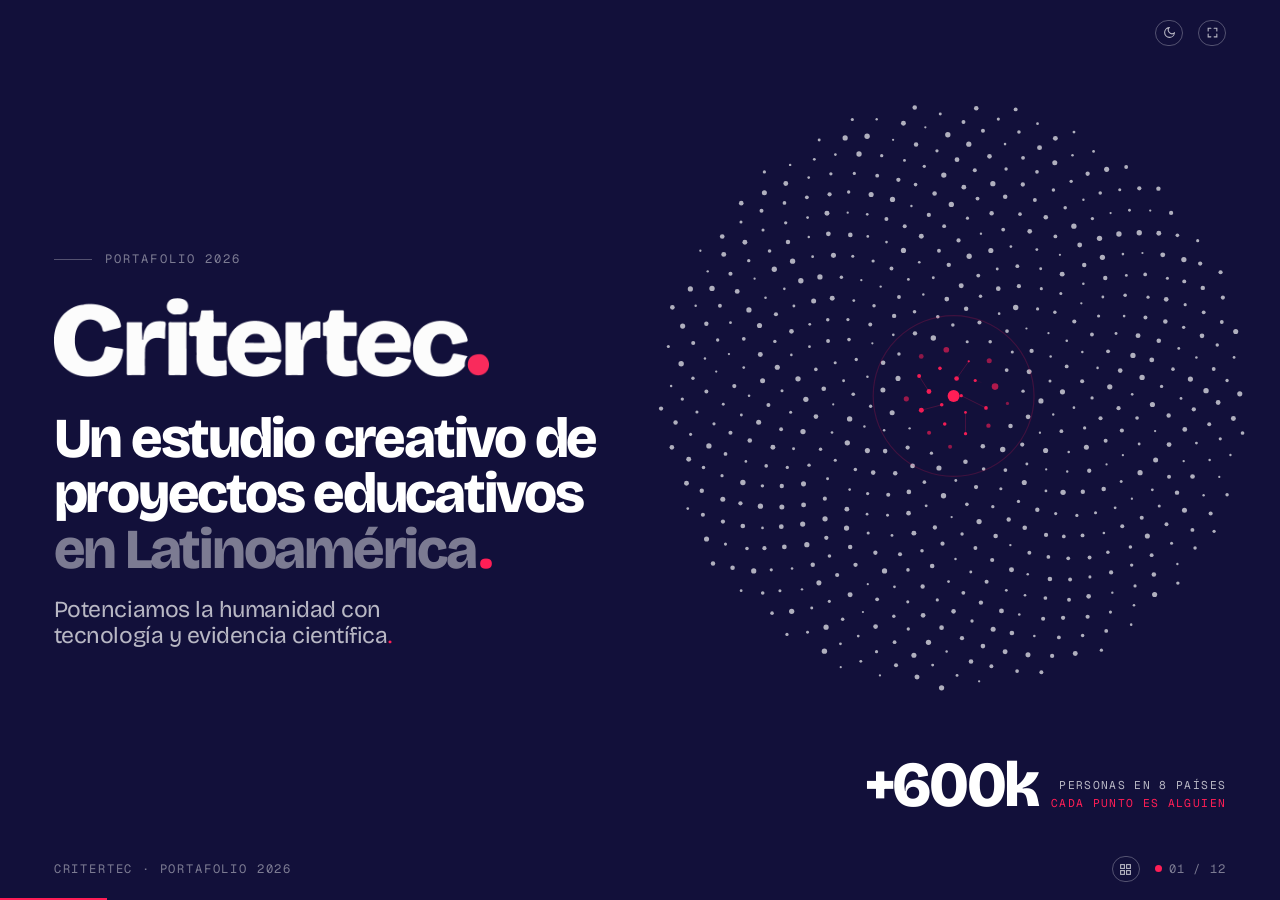
==== commit e294b0a2: "Celular: pedir girar en vertical y ver el diseño completo en horizontal - En vertical, pantalla «Gir" ====
--- a/corto.html
+++ b/corto.html
@@ -2,6 +2,25 @@
 <html lang="es" data-theme="dark">
 <meta charset="utf-8">
 <meta name="viewport" content="width=device-width,initial-scale=1">
+<script>
+  // Celular acostado: la página se dibuja como una pantalla de escritorio de 640 px de alto
+  // (el ancho sale de la proporción de la pantalla) y el navegador la reduce para llenarla. Así
+  // se ve el mismo diseño que en un computador, sin láminas apiladas. En vertical se pide girar el
+  // celular (#girar en portafolio.css) y se vuelve al ancho del dispositivo.
+  (function () {
+    var vp = document.querySelector('meta[name="viewport"]');
+    function ajusta() {
+      var largo = Math.max(screen.width, screen.height), corto = Math.min(screen.width, screen.height);
+      var acostado = (screen.orientation ? screen.orientation.type.indexOf('landscape') === 0 : innerWidth > innerHeight);
+      vp.setAttribute('content', acostado && corto < 600
+        ? 'width=' + Math.round(640 * largo / corto) + ',user-scalable=no'
+        : 'width=device-width,initial-scale=1');
+    }
+    ajusta();
+    if (screen.orientation) screen.orientation.addEventListener('change', ajusta);
+    addEventListener('orientationchange', function () { setTimeout(ajusta, 60); });
+  })();
+</script>
 <title>Critertec · Portafolio 2026 · versión corta</title>
 <meta name="description" content="Portafolio 2026 de Critertec Educación en doce láminas: quiénes somos, dónde trabajamos, alianzas oficiales, proyectos insignia y prensa.">
 
@@ -35,6 +54,15 @@
   </button>
 </div>
 
+<!-- En un celular en vertical la presentación no se lee bien: se pide girarlo. Solo lo muestra el
+     CSS (#girar) en vertical y en pantallas angostas; al voltear el celular desaparece solo. -->
+<div id="girar" role="status">
+  <img class="girar-logo" src="assets/logo/02-blanco-punto-coral.png" alt="Critertec">
+  <div class="girar-tel" aria-hidden="true"><i></i></div>
+  <p class="girar-tit">Gira tu celular<span class="punto">.</span></p>
+  <p class="girar-sub">El portafolio se ve en horizontal.</p>
+</div>
+
 <div id="deck"></div>
 
 <button class="zona izq" id="atras" tabindex="-1" aria-hidden="true"></button>
--- a/portafolio.css
+++ b/portafolio.css
@@ -935,3 +935,40 @@
 .ficha-txt .volver:focus-visible{outline:2px solid var(--c);outline-offset:3px}
 
 @media (max-width:860px){.grilla-proy{grid-template-columns:repeat(2,minmax(0,1fr));grid-auto-rows:140px}}
+
+
+/* ---------- celular en vertical: pedir que lo giren ----------
+   En vertical y en pantalla angosta la presentación no se lee bien, así que se tapa con esta
+   pantalla: un teléfono que gira a horizontal, con el punto coral latiendo en su pantalla. Al
+   voltear el celular la media query deja de cumplirse y aparece la presentación. */
+#girar{display:none}
+@media (orientation:portrait) and (max-width:900px){
+  #girar{display:flex;position:fixed;inset:0;z-index:100;background:var(--fondo);color:var(--texto);
+    flex-direction:column;align-items:center;justify-content:center;gap:26px;text-align:center;padding:24px}
+  #deck,.riel-sup,.riel-inf,.zona,.avance,#fondo-puntos{visibility:hidden}
+}
+.girar-logo{width:150px;height:auto;margin-bottom:18px}
+:root[data-theme="light"] .girar-logo{filter:invert(1) hue-rotate(180deg)}
+.girar-tel{position:relative;width:62px;height:108px;border:3px solid var(--texto);border-radius:14px;
+  display:grid;place-items:center;animation:girar-tel 2.8s var(--ease) infinite}
+.girar-tel::before{content:'';position:absolute;top:7px;left:50%;width:16px;height:3px;border-radius:2px;
+  background:var(--texto);opacity:.5;transform:translateX(-50%)}
+.girar-tel i{width:12px;height:12px;border-radius:50%;background:var(--coral);animation:latido 1.4s var(--ease) infinite}
+@keyframes girar-tel{0%,18%{transform:rotate(0)}42%,78%{transform:rotate(-90deg)}100%{transform:rotate(0)}}
+.girar-tit{margin:10px 0 0;font-family:var(--display);font-weight:800;letter-spacing:-.03em;font-size:1.9rem}
+.girar-tit .punto{color:var(--coral)}
+.girar-sub{margin:0;font-family:var(--mono);font-size:.78rem;letter-spacing:.1em;text-transform:uppercase;color:var(--texto-3)}
+@media (prefers-reduced-motion:reduce){.girar-tel,.girar-tel i{animation:none}.girar-tel{transform:rotate(-90deg)}}
+
+/* Pantallas muy bajas (celular acostado, que se dibuja a 640 px de alto): las dos láminas más
+   densas aprietan su texto para caber sin scroll. */
+@media (max-height:700px){
+  .reco{padding:clamp(4px,.8vh,10px) 0}
+  .reco p{font-size:.72rem;line-height:1.32}
+  .reco .cuerpo{gap:3px}
+  .tabla-prensa td{font-size:.62rem;line-height:1.05;padding-top:1px;padding-bottom:1px}
+  .tabla-prensa th{font-size:.54rem;padding-top:2px;padding-bottom:2px}
+  /* sin la columna País: gana ancho para el titular y alto para caber */
+  .tabla-prensa th:nth-child(3),.tabla-prensa td.pais{display:none}
+  .tabla-prensa th:nth-child(2){width:26%}.tabla-prensa th:nth-child(5){width:7.5em}
+}
